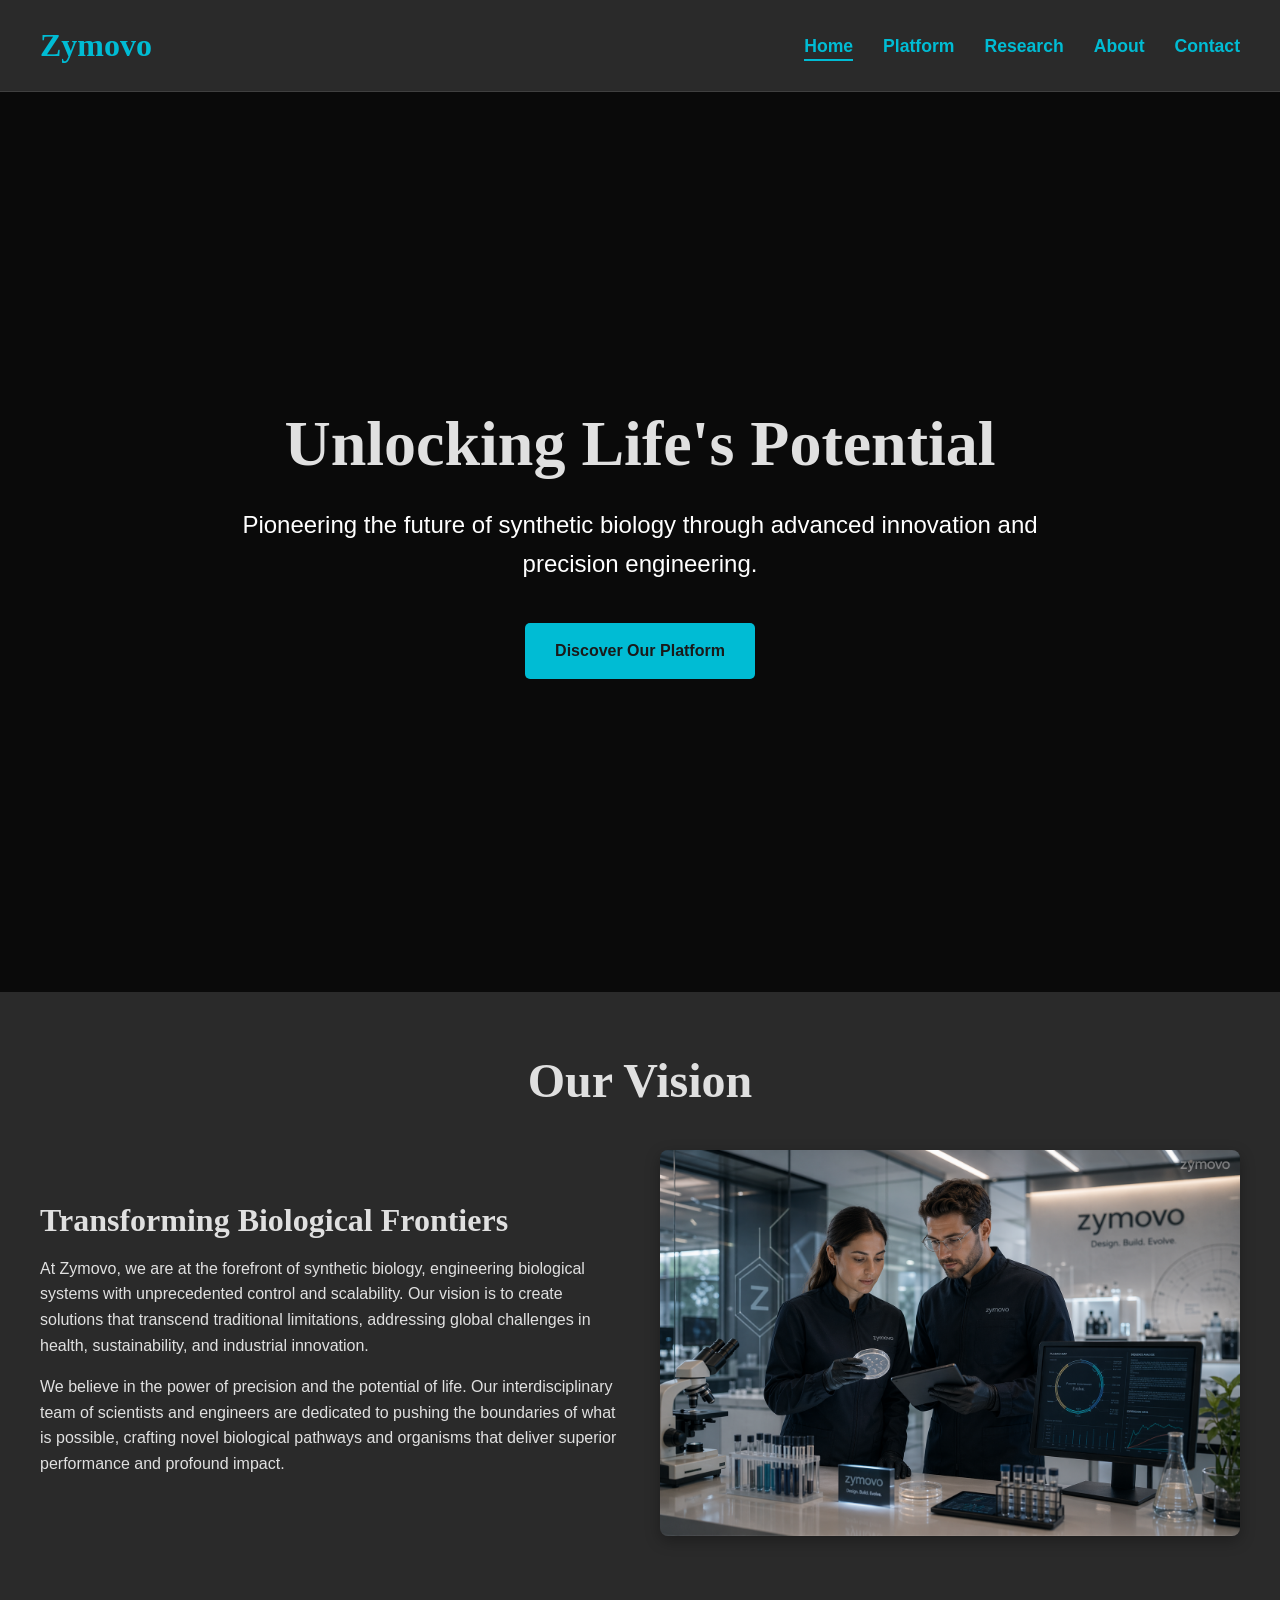
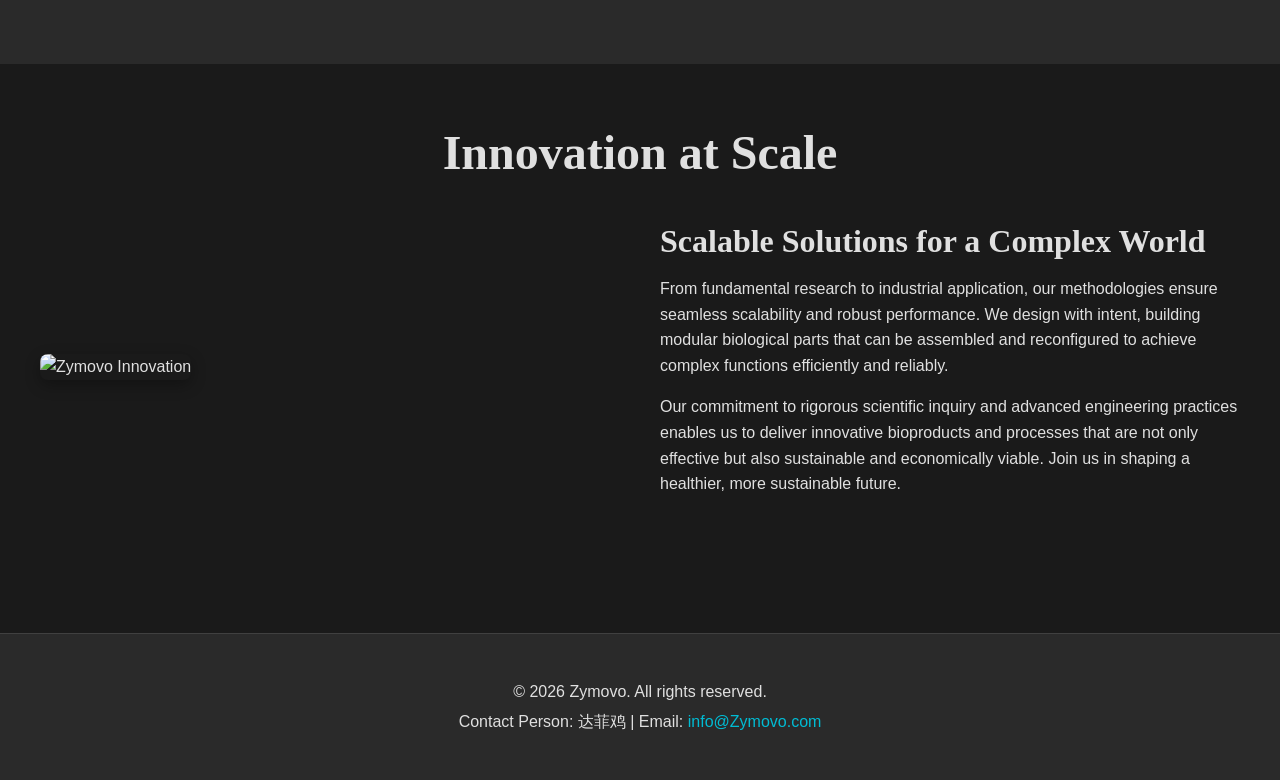
==== index.html @ aa7be59e "feat: Implement Zymovo static website" ====
<!DOCTYPE html>
<html lang="en">
<head>
    <meta charset="UTF-8">
    <meta name="viewport" content="width=device-width, initial-scale=1.0">
    <title>Zymovo - Pioneering Synthetic Biology</title>
    <link rel="stylesheet" href="css/style.css">
</head>
<body>
    <header>
        <div class="container">
            <div class="logo"><a href="index.html">Zymovo</a></div>
            <nav class="main-nav">
                <ul>
                    <li><a href="index.html">Home</a></li>
                    <li><a href="platform.html">Platform</a></li>
                    <li><a href="research.html">Research</a></li>
                    <li><a href="about.html">About</a></li>
                    <li><a href="contact.html">Contact</a></li>
                </ul>
            </nav>
        </div>
    </header>

    <main>
        <section class="hero" style="background-image: url('zymovoimages/ChatGPT Image 2026#U5e744#U670822#U65e5 12_53_46.png');">
            <div class="hero-content">
                <h1>Unlocking Life's Potential</h1>
                <p>Pioneering the future of synthetic biology through advanced innovation and precision engineering.</p>
                <a href="platform.html" class="btn">Discover Our Platform</a>
            </div>
        </section>

        <section class="content-section">
            <div class="container">
                <h2>Our Vision</h2>
                <div class="content-block">
                    <div class="text-content">
                        <h3>Transforming Biological Frontiers</h3>
                        <p>At Zymovo, we are at the forefront of synthetic biology, engineering biological systems with unprecedented control and scalability. Our vision is to create solutions that transcend traditional limitations, addressing global challenges in health, sustainability, and industrial innovation.</p>
                        <p>We believe in the power of precision and the potential of life. Our interdisciplinary team of scientists and engineers are dedicated to pushing the boundaries of what is possible, crafting novel biological pathways and organisms that deliver superior performance and profound impact.</p>
                    </div>
                    <div class="image-content">
                        <img src="zymovoimages/9a6175ca-7696-4009-a4df-cc7c748a7b59.png" alt="Zymovo Vision">
                    </div>
                </div>
            </div>
        </section>

        <section class="content-section">
            <div class="container">
                <h2>Innovation at Scale</h2>
                <div class="content-block reverse">
                    <div class="text-content">
                        <h3>Scalable Solutions for a Complex World</h3>
                        <p>From fundamental research to industrial application, our methodologies ensure seamless scalability and robust performance. We design with intent, building modular biological parts that can be assembled and reconfigured to achieve complex functions efficiently and reliably.</p>
                        <p>Our commitment to rigorous scientific inquiry and advanced engineering practices enables us to deliver innovative bioproducts and processes that are not only effective but also sustainable and economically viable. Join us in shaping a healthier, more sustainable future.</p>
                    </div>
                    <div class="image-content">
                        <img src="zymovoimages/ChatGPT Image 2026#U5e744#U670822#U65e5 12_17_46.png" alt="Zymovo Innovation">
                    </div>
                </div>
            </div>
        </section>
    </main>

    <footer>
        <div class="container">
            <p>&copy; 2026 Zymovo. All rights reserved.</p>
            <p>Contact Person: 达菲鸡 | Email: <a href="mailto:info@Zymovo.com">info@Zymovo.com</a></p>
        </div>
    </footer>

    <script src="js/script.js"></script>
</body>
</html>
---- css/style.css ----
:root {
    --primary-bg: #1a1a1a;
    --secondary-bg: #2a2a2a;
    --text-color: #e0e0e0;
    --accent-color: #00bcd4; /* Cyan/Teal for biotech feel */
    --link-color: #00bcd4;
    --hover-color: #00e5ff;
    --font-family-serif: 'Times New Roman', serif;
    --font-family-sans-serif: 'Helvetica Neue', Helvetica, Arial, sans-serif;
}

/* Base Styles */
body {
    margin: 0;
    font-family: var(--font-family-sans-serif);
    color: var(--text-color);
    background-color: var(--primary-bg);
    line-height: 1.6;
    overflow-x: hidden; /* Prevent horizontal scroll due to animations */
}

h1, h2, h3, h4, h5, h6 {
    font-family: var(--font-family-serif);
    color: var(--text-color);
    margin-top: 0;
    margin-bottom: 0.5em;
    line-height: 1.2;
}

h1 { font-size: 3em; }
h2 { font-size: 2.5em; }
h3 { font-size: 2em; }

p {
    margin-bottom: 1em;
}

a {
    color: var(--link-color);
    text-decoration: none;
    transition: color 0.3s ease;
}

a:hover {
    color: var(--hover-color);
}

/* Utility Classes */
.container {
    max-width: 1200px;
    margin: 0 auto;
    padding: 0 20px;
}

.section-padding {
    padding: 80px 0;
}

.text-center {
    text-align: center;
}

/* Header */
header {
    background-color: var(--secondary-bg);
    padding: 20px 0;
    border-bottom: 1px solid rgba(255, 255, 255, 0.1);
    position: sticky;
    top: 0;
    z-index: 1000;
}

header .container {
    display: flex;
    justify-content: space-between;
    align-items: center;
}

.logo {
    font-family: var(--font-family-serif);
    font-size: 2em;
    font-weight: bold;
    color: var(--text-color);
}

.main-nav ul {
    list-style: none;
    margin: 0;
    padding: 0;
    display: flex;
}

.main-nav li {
    margin-left: 30px;
}

.main-nav a {
    font-weight: bold;
    font-size: 1.1em;
    padding: 5px 0;
    position: relative;
}

.main-nav a::after {
    content: '';
    position: absolute;
    bottom: 0;
    left: 0;
    width: 0;
    height: 2px;
    background-color: var(--accent-color);
    transition: width 0.3s ease;
}

.main-nav a:hover::after,
.main-nav a.active::after {
    width: 100%;
}

/* Hero Section */
.hero {
    height: 100vh;
    display: flex;
    justify-content: center;
    align-items: center;
    text-align: center;
    background-size: cover;
    background-position: center;
    position: relative;
    color: white;
}

.hero::before {
    content: '';
    position: absolute;
    top: 0;
    left: 0;
    width: 100%;
    height: 100%;
    background: rgba(0, 0, 0, 0.6); /* Dark overlay */
}

.hero-content {
    position: relative;
    z-index: 1;
    max-width: 800px;
}

.hero h1 {
    font-size: 4em;
    margin-bottom: 20px;
}

.hero p {
    font-size: 1.5em;
    margin-bottom: 40px;
}

.btn {
    display: inline-block;
    background-color: var(--accent-color);
    color: var(--primary-bg);
    padding: 15px 30px;
    border-radius: 5px;
    font-weight: bold;
    transition: background-color 0.3s ease;
}

.btn:hover {
    background-color: var(--hover-color);
}

/* Footer */
footer {
    background-color: var(--secondary-bg);
    color: var(--text-color);
    padding: 40px 0;
    text-align: center;
    border-top: 1px solid rgba(255, 255, 255, 0.1);
}

footer p {
    margin: 5px 0;
}

footer a {
    color: var(--link-color);
}

/* Image Showcase / Grid (Placeholder for later specific use) */
.image-grid {
    display: grid;
    grid-template-columns: repeat(auto-fit, minmax(300px, 1fr));
    gap: 20px;
    padding: 40px 0;
}

.image-grid img {
    width: 100%;
    height: 250px;
    object-fit: cover;
    border-radius: 8px;
    box-shadow: 0 5px 15px rgba(0, 0, 0, 0.3);
}

/* Generic Section Styles */
.content-section {
    padding: 60px 0;
    background-color: var(--primary-bg);
}

.content-section:nth-of-type(even) {
    background-color: var(--secondary-bg);
}

.content-section h2 {
    text-align: center;
    margin-bottom: 40px;
    font-size: 3em;
}

.content-block {
    display: flex;
    align-items: center;
    margin-bottom: 60px;
    gap: 40px;
}

.content-block.reverse {
    flex-direction: row-reverse;
}

.content-block .text-content,
.content-block .image-content {
    flex: 1;
}

.content-block img {
    max-width: 100%;
    height: auto;
    border-radius: 8px;
    box-shadow: 0 5px 15px rgba(0, 0, 0, 0.3);
}

/* Responsive Design */
@media (max-width: 768px) {
    .container {
        padding: 0 15px;
    }

    .main-nav ul {
        flex-direction: column;
        align-items: center;
    }

    .main-nav li {
        margin: 10px 0;
    }

    .hero h1 {
        font-size: 3em;
    }

    .hero p {
        font-size: 1.2em;
    }

    .content-block {
        flex-direction: column;
        text-align: center;
    }

    .content-block.reverse {
        flex-direction: column;
    }

    .content-section h2 {
        font-size: 2.5em;
    }
}

@media (max-width: 480px) {
    .logo {
        font-size: 1.5em;
    }

    .hero h1 {
        font-size: 2.5em;
    }

    .hero p {
        font-size: 1em;
    }

    .btn {
        padding: 10px 20px;
        font-size: 0.9em;
    }

    .content-section h2 {
        font-size: 2em;
    }
}
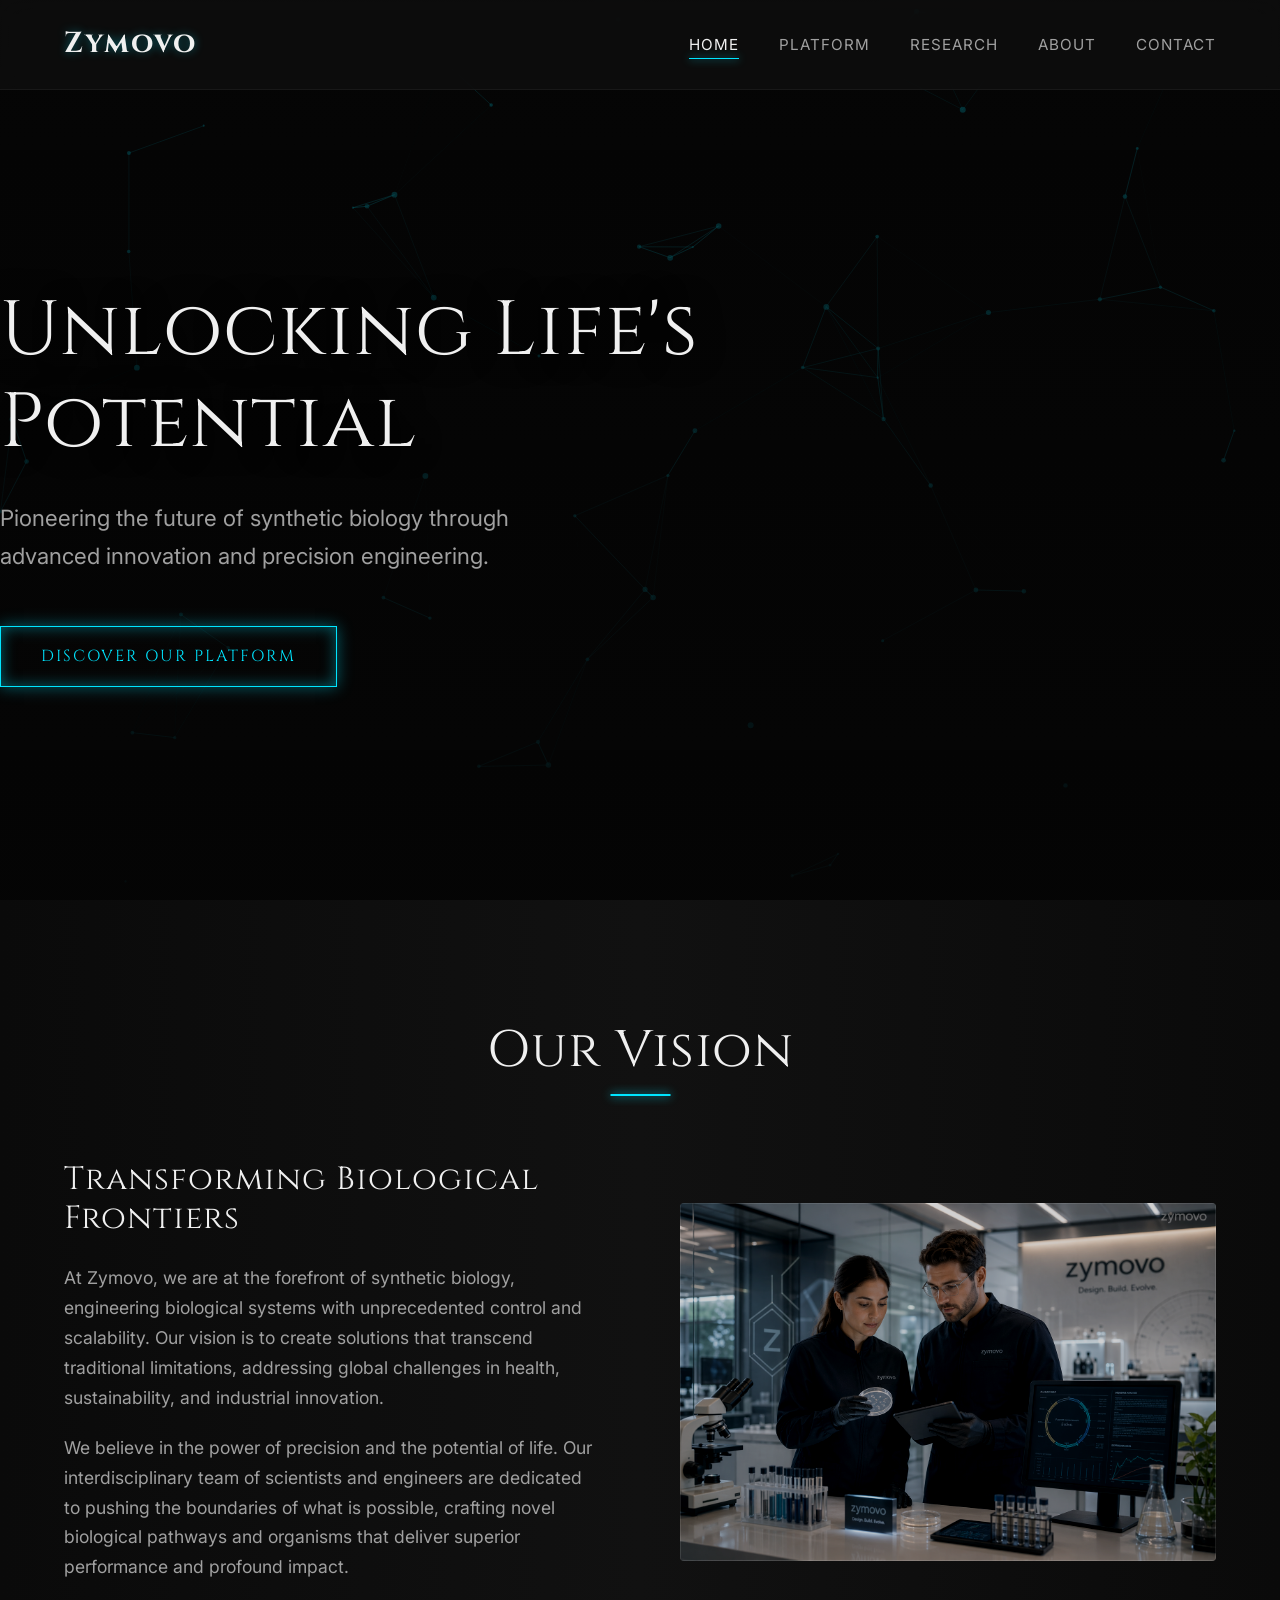
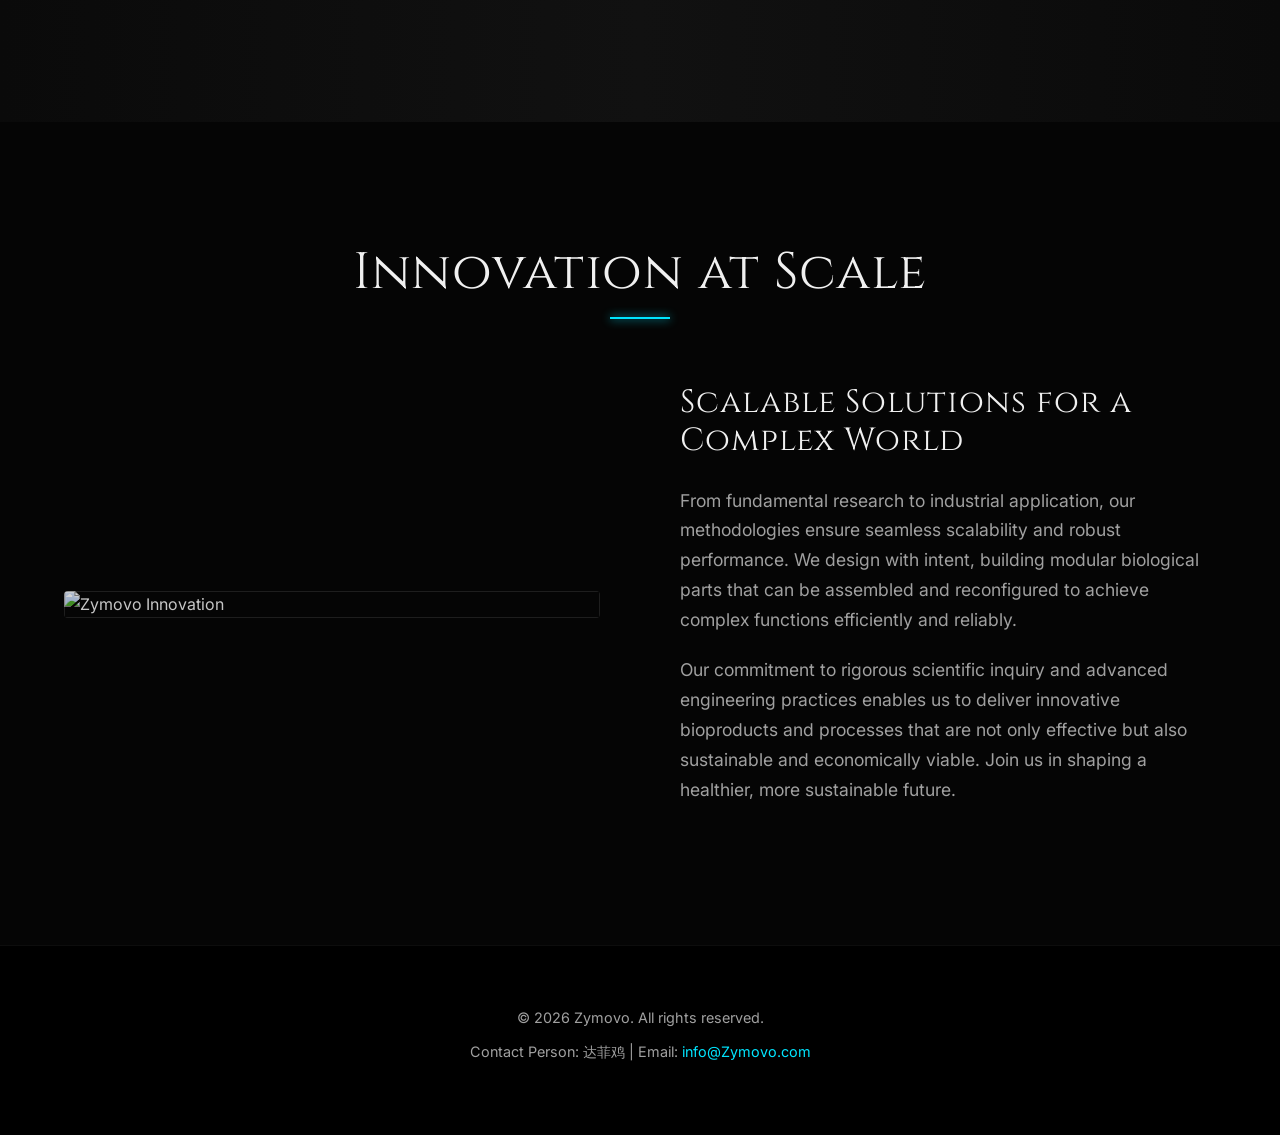
==== commit d390f627: "feat: upgrade Zymovo website with premium aesthetic and interactive canvas" ====
--- a/index.html
+++ b/index.html
@@ -4,6 +4,7 @@
     <meta charset="UTF-8">
     <meta name="viewport" content="width=device-width, initial-scale=1.0">
     <title>Zymovo - Pioneering Synthetic Biology</title>
+    <link href="https://fonts.googleapis.com/css2?family=Cinzel:wght@400;700&family=Inter:wght@300;400;600&display=swap" rel="stylesheet">
     <link rel="stylesheet" href="css/style.css">
 </head>
 <body>
--- a/css/style.css
+++ b/css/style.css
@@ -1,73 +1,74 @@
 :root {
-    --primary-bg: #1a1a1a;
-    --secondary-bg: #2a2a2a;
-    --text-color: #e0e0e0;
-    --accent-color: #00bcd4; /* Cyan/Teal for biotech feel */
-    --link-color: #00bcd4;
-    --hover-color: #00e5ff;
-    --font-family-serif: 'Times New Roman', serif;
-    --font-family-sans-serif: 'Helvetica Neue', Helvetica, Arial, sans-serif;
-}
-
-/* Base Styles */
+    --bg-base: #050505;
+    --bg-surface: #111;
+    --bg-glass: rgba(17, 17, 17, 0.7);
+    --text-main: #f0f0f0;
+    --text-muted: #a0a0a0;
+    --accent-primary: #00e5ff;
+    --accent-glow: rgba(0, 229, 255, 0.4);
+    --accent-secondary: #ff0055;
+    --font-heading: 'Cinzel', 'Times New Roman', serif;
+    --font-body: 'Inter', 'Helvetica Neue', sans-serif;
+    --transition: all 0.4s cubic-bezier(0.25, 0.8, 0.25, 1);
+}
+
+* {
+    box-sizing: border-box;
+    margin: 0;
+    padding: 0;
+}
+
 body {
-    margin: 0;
-    font-family: var(--font-family-sans-serif);
-    color: var(--text-color);
-    background-color: var(--primary-bg);
-    line-height: 1.6;
-    overflow-x: hidden; /* Prevent horizontal scroll due to animations */
-}
-
-h1, h2, h3, h4, h5, h6 {
-    font-family: var(--font-family-serif);
-    color: var(--text-color);
-    margin-top: 0;
-    margin-bottom: 0.5em;
+    font-family: var(--font-body);
+    color: var(--text-main);
+    background-color: var(--bg-base);
+    line-height: 1.7;
+    overflow-x: hidden;
+    scroll-behavior: smooth;
+}
+
+canvas#bg-canvas {
+    position: fixed;
+    top: 0;
+    left: 0;
+    width: 100vw;
+    height: 100vh;
+    z-index: -1;
+    pointer-events: none;
+    opacity: 0.6;
+}
+
+h1, h2, h3, h4 {
+    font-family: var(--font-heading);
+    font-weight: 400;
     line-height: 1.2;
-}
-
-h1 { font-size: 3em; }
-h2 { font-size: 2.5em; }
-h3 { font-size: 2em; }
-
-p {
-    margin-bottom: 1em;
+    letter-spacing: 1px;
 }
 
 a {
-    color: var(--link-color);
+    color: var(--text-main);
     text-decoration: none;
-    transition: color 0.3s ease;
-}
-
-a:hover {
-    color: var(--hover-color);
-}
-
-/* Utility Classes */
+    transition: var(--transition);
+}
+
 .container {
-    max-width: 1200px;
+    max-width: 1280px;
     margin: 0 auto;
-    padding: 0 20px;
-}
-
-.section-padding {
-    padding: 80px 0;
-}
-
-.text-center {
-    text-align: center;
+    padding: 0 5%;
 }
 
 /* Header */
 header {
-    background-color: var(--secondary-bg);
+    position: fixed;
+    top: 0;
+    width: 100%;
+    z-index: 100;
+    background: var(--bg-glass);
+    backdrop-filter: blur(12px);
+    -webkit-backdrop-filter: blur(12px);
+    border-bottom: 1px solid rgba(255, 255, 255, 0.05);
     padding: 20px 0;
-    border-bottom: 1px solid rgba(255, 255, 255, 0.1);
-    position: sticky;
-    top: 0;
-    z-index: 1000;
+    transition: var(--transition);
 }
 
 header .container {
@@ -76,29 +77,28 @@
     align-items: center;
 }
 
-.logo {
-    font-family: var(--font-family-serif);
-    font-size: 2em;
-    font-weight: bold;
-    color: var(--text-color);
+.logo a {
+    font-family: var(--font-heading);
+    font-size: 1.8rem;
+    font-weight: 700;
+    letter-spacing: 2px;
+    color: var(--text-main);
+    text-shadow: 0 0 10px var(--accent-glow);
 }
 
 .main-nav ul {
+    display: flex;
     list-style: none;
-    margin: 0;
-    padding: 0;
-    display: flex;
-}
-
-.main-nav li {
-    margin-left: 30px;
+    gap: 40px;
 }
 
 .main-nav a {
-    font-weight: bold;
-    font-size: 1.1em;
-    padding: 5px 0;
-    position: relative;
+    font-size: 0.95rem;
+    text-transform: uppercase;
+    letter-spacing: 1px;
+    color: var(--text-muted);
+    position: relative;
+    padding-bottom: 5px;
 }
 
 .main-nav a::after {
@@ -107,9 +107,15 @@
     bottom: 0;
     left: 0;
     width: 0;
-    height: 2px;
-    background-color: var(--accent-color);
-    transition: width 0.3s ease;
+    height: 1px;
+    background: var(--accent-primary);
+    transition: var(--transition);
+    box-shadow: 0 0 8px var(--accent-primary);
+}
+
+.main-nav a:hover,
+.main-nav a.active {
+    color: var(--text-main);
 }
 
 .main-nav a:hover::after,
@@ -119,185 +125,236 @@
 
 /* Hero Section */
 .hero {
-    height: 100vh;
+    min-height: 100vh;
     display: flex;
-    justify-content: center;
     align-items: center;
-    text-align: center;
+    position: relative;
     background-size: cover;
     background-position: center;
-    position: relative;
-    color: white;
-}
-
-.hero::before {
+    background-attachment: fixed;
+}
+
+.hero::after {
+    content: '';
+    position: absolute;
+    inset: 0;
+    background: linear-gradient(to bottom, rgba(5,5,5,0.3) 0%, rgba(5,5,5,0.9) 100%);
+    z-index: 1;
+}
+
+.hero-content {
+    position: relative;
+    z-index: 2;
+    max-width: 800px;
+    margin-top: 80px;
+}
+
+.hero h1 {
+    font-size: clamp(3rem, 6vw, 5.5rem);
+    margin-bottom: 30px;
+    text-shadow: 0 0 30px rgba(0, 0, 0, 0.8);
+}
+
+.hero p {
+    font-size: clamp(1.1rem, 2vw, 1.4rem);
+    color: var(--text-muted);
+    margin-bottom: 50px;
+    max-width: 600px;
+}
+
+.btn {
+    display: inline-block;
+    padding: 16px 40px;
+    font-family: var(--font-heading);
+    font-size: 1rem;
+    letter-spacing: 2px;
+    text-transform: uppercase;
+    background: transparent;
+    color: var(--accent-primary);
+    border: 1px solid var(--accent-primary);
+    position: relative;
+    overflow: hidden;
+    z-index: 1;
+    box-shadow: 0 0 15px var(--accent-glow), inset 0 0 15px var(--accent-glow);
+}
+
+.btn::before {
     content: '';
     position: absolute;
     top: 0;
     left: 0;
+    width: 0;
+    height: 100%;
+    background: var(--accent-primary);
+    z-index: -1;
+    transition: var(--transition);
+}
+
+.btn:hover {
+    color: var(--bg-base);
+    box-shadow: 0 0 30px var(--accent-glow);
+}
+
+.btn:hover::before {
     width: 100%;
-    height: 100%;
-    background: rgba(0, 0, 0, 0.6); /* Dark overlay */
-}
-
-.hero-content {
-    position: relative;
-    z-index: 1;
-    max-width: 800px;
-}
-
-.hero h1 {
-    font-size: 4em;
+}
+
+/* Content Sections */
+.content-section {
+    padding: 120px 0;
+    position: relative;
+    z-index: 2;
+    background: var(--bg-base);
+}
+
+.content-section:nth-of-type(even) {
+    background: linear-gradient(to right, #0a0a0a, #111, #0a0a0a);
+}
+
+.content-section h2 {
+    text-align: center;
+    font-size: clamp(2.5rem, 4vw, 3.5rem);
+    margin-bottom: 80px;
+    position: relative;
+    display: inline-block;
+    left: 50%;
+    transform: translateX(-50%);
+}
+
+.content-section h2::after {
+    content: '';
+    position: absolute;
+    bottom: -15px;
+    left: 50%;
+    transform: translateX(-50%);
+    width: 60px;
+    height: 2px;
+    background: var(--accent-primary);
+    box-shadow: 0 0 10px var(--accent-primary);
+}
+
+.content-block {
+    display: grid;
+    grid-template-columns: 1fr 1fr;
+    gap: 80px;
+    align-items: center;
+    margin-bottom: 100px;
+}
+
+.content-block:last-child {
+    margin-bottom: 0;
+}
+
+.content-block.reverse {
+    direction: rtl;
+}
+
+.content-block.reverse > * {
+    direction: ltr;
+}
+
+.text-content {
+    opacity: 0;
+    transform: translateY(30px);
+    transition: var(--transition);
+}
+
+.text-content.visible {
+    opacity: 1;
+    transform: translateY(0);
+}
+
+.text-content h3 {
+    font-size: 2rem;
+    margin-bottom: 25px;
+    color: var(--text-main);
+}
+
+.text-content p {
+    color: var(--text-muted);
+    font-size: 1.1rem;
     margin-bottom: 20px;
 }
 
-.hero p {
-    font-size: 1.5em;
-    margin-bottom: 40px;
-}
-
-.btn {
-    display: inline-block;
-    background-color: var(--accent-color);
-    color: var(--primary-bg);
-    padding: 15px 30px;
-    border-radius: 5px;
-    font-weight: bold;
-    transition: background-color 0.3s ease;
-}
-
-.btn:hover {
-    background-color: var(--hover-color);
+.image-content {
+    position: relative;
+    opacity: 0;
+    transform: scale(0.95);
+    transition: var(--transition);
+    border-radius: 4px;
+    overflow: hidden;
+}
+
+.image-content.visible {
+    opacity: 1;
+    transform: scale(1);
+}
+
+.image-content img {
+    width: 100%;
+    height: auto;
+    display: block;
+    filter: brightness(0.8) contrast(1.1);
+    transition: var(--transition);
+}
+
+.image-content::after {
+    content: '';
+    position: absolute;
+    inset: 0;
+    border: 1px solid rgba(255,255,255,0.1);
+    pointer-events: none;
+}
+
+.image-content:hover img {
+    filter: brightness(1) contrast(1.1);
+    transform: scale(1.03);
 }
 
 /* Footer */
 footer {
-    background-color: var(--secondary-bg);
-    color: var(--text-color);
-    padding: 40px 0;
+    background: #000;
+    padding: 60px 0;
     text-align: center;
-    border-top: 1px solid rgba(255, 255, 255, 0.1);
+    border-top: 1px solid rgba(255,255,255,0.05);
+    position: relative;
+    z-index: 2;
 }
 
 footer p {
-    margin: 5px 0;
+    color: var(--text-muted);
+    margin-bottom: 10px;
+    font-size: 0.9rem;
 }
 
 footer a {
-    color: var(--link-color);
-}
-
-/* Image Showcase / Grid (Placeholder for later specific use) */
-.image-grid {
-    display: grid;
-    grid-template-columns: repeat(auto-fit, minmax(300px, 1fr));
-    gap: 20px;
-    padding: 40px 0;
-}
-
-.image-grid img {
-    width: 100%;
-    height: 250px;
-    object-fit: cover;
-    border-radius: 8px;
-    box-shadow: 0 5px 15px rgba(0, 0, 0, 0.3);
-}
-
-/* Generic Section Styles */
-.content-section {
-    padding: 60px 0;
-    background-color: var(--primary-bg);
-}
-
-.content-section:nth-of-type(even) {
-    background-color: var(--secondary-bg);
-}
-
-.content-section h2 {
-    text-align: center;
-    margin-bottom: 40px;
-    font-size: 3em;
-}
-
-.content-block {
-    display: flex;
-    align-items: center;
-    margin-bottom: 60px;
-    gap: 40px;
-}
-
-.content-block.reverse {
-    flex-direction: row-reverse;
-}
-
-.content-block .text-content,
-.content-block .image-content {
-    flex: 1;
-}
-
-.content-block img {
-    max-width: 100%;
-    height: auto;
-    border-radius: 8px;
-    box-shadow: 0 5px 15px rgba(0, 0, 0, 0.3);
-}
-
-/* Responsive Design */
+    color: var(--accent-primary);
+}
+
+footer a:hover {
+    text-shadow: 0 0 8px var(--accent-glow);
+}
+
+/* Responsive */
+@media (max-width: 992px) {
+    .content-block, .content-block.reverse {
+        grid-template-columns: 1fr;
+        gap: 40px;
+        direction: ltr;
+    }
+    
+    .hero-content {
+        text-align: center;
+        margin: 80px auto 0;
+    }
+}
+
 @media (max-width: 768px) {
-    .container {
-        padding: 0 15px;
+    .main-nav {
+        display: none; /* In a real app we'd have a hamburger menu, keeping it simple for static */
     }
-
-    .main-nav ul {
-        flex-direction: column;
-        align-items: center;
+    
+    .hero h1 {
+        font-size: 2.5rem;
     }
-
-    .main-nav li {
-        margin: 10px 0;
-    }
-
-    .hero h1 {
-        font-size: 3em;
-    }
-
-    .hero p {
-        font-size: 1.2em;
-    }
-
-    .content-block {
-        flex-direction: column;
-        text-align: center;
-    }
-
-    .content-block.reverse {
-        flex-direction: column;
-    }
-
-    .content-section h2 {
-        font-size: 2.5em;
-    }
-}
-
-@media (max-width: 480px) {
-    .logo {
-        font-size: 1.5em;
-    }
-
-    .hero h1 {
-        font-size: 2.5em;
-    }
-
-    .hero p {
-        font-size: 1em;
-    }
-
-    .btn {
-        padding: 10px 20px;
-        font-size: 0.9em;
-    }
-
-    .content-section h2 {
-        font-size: 2em;
-    }
-}
+}
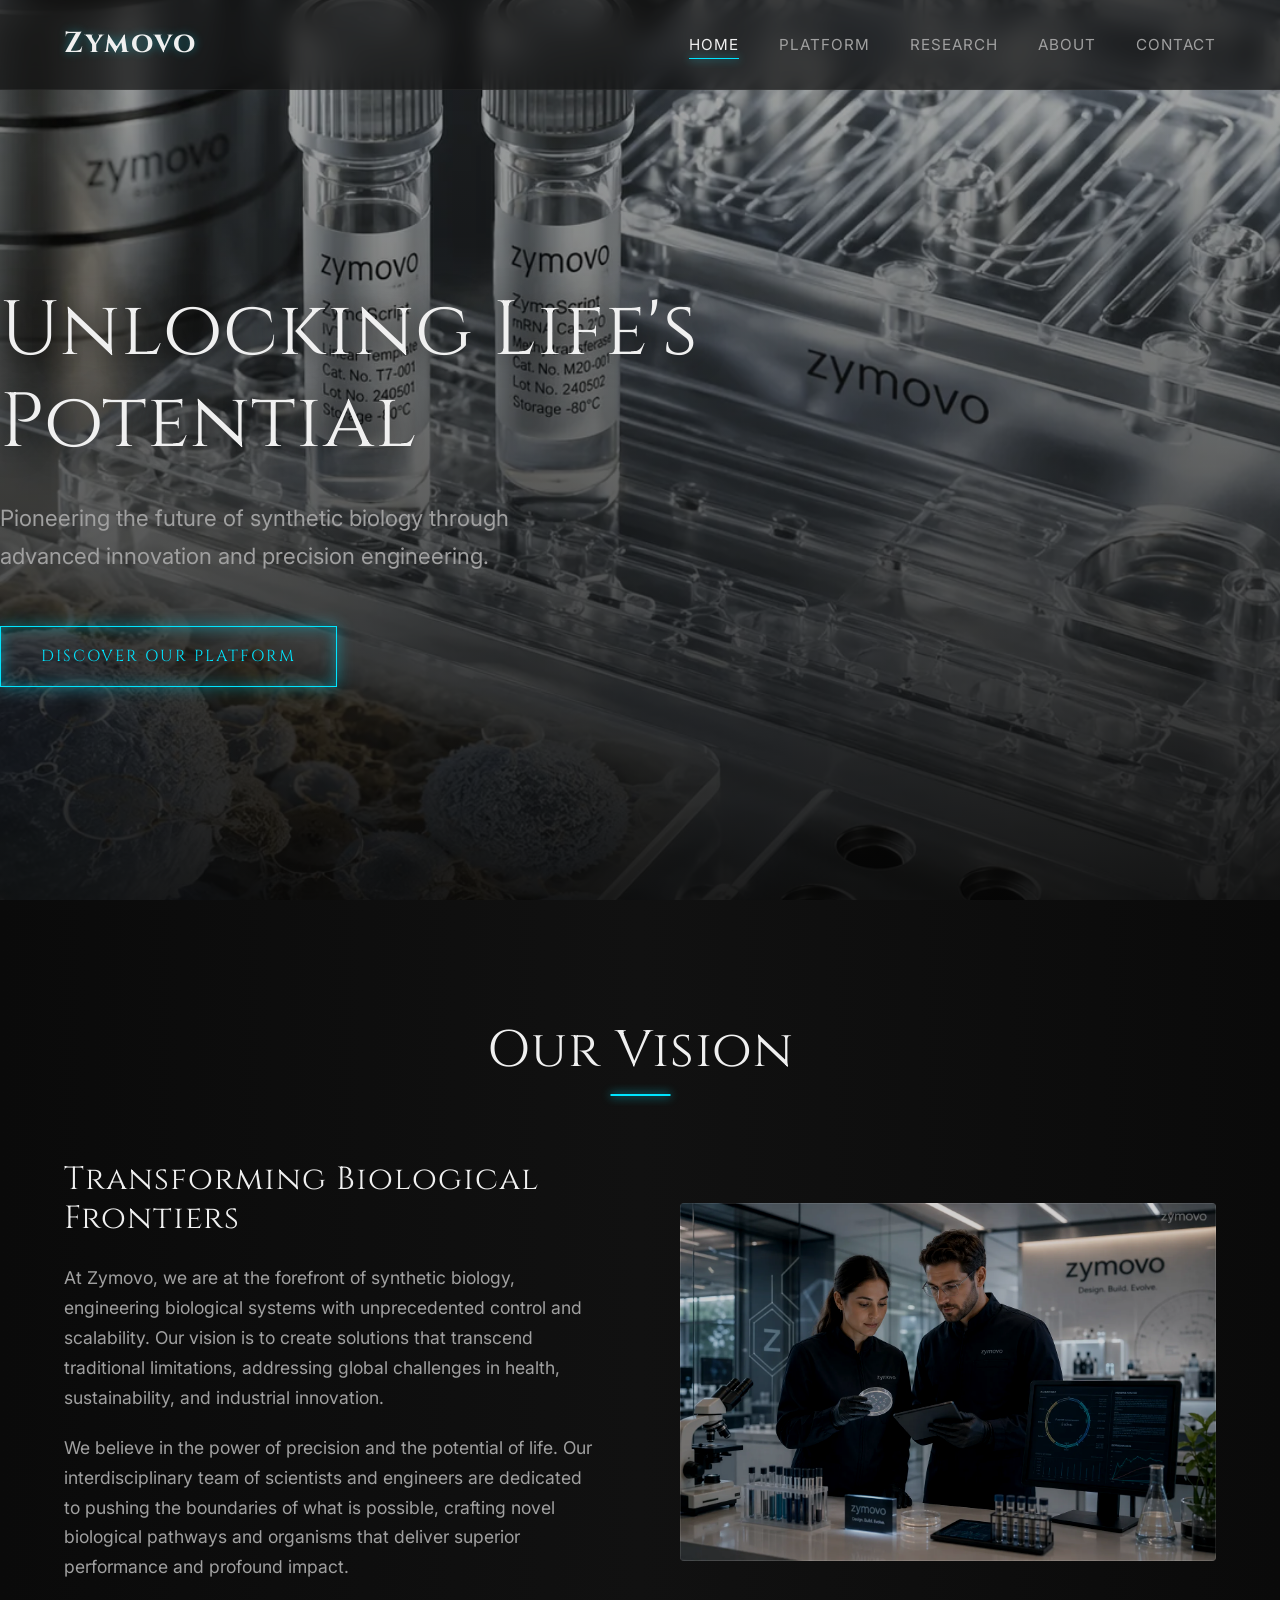
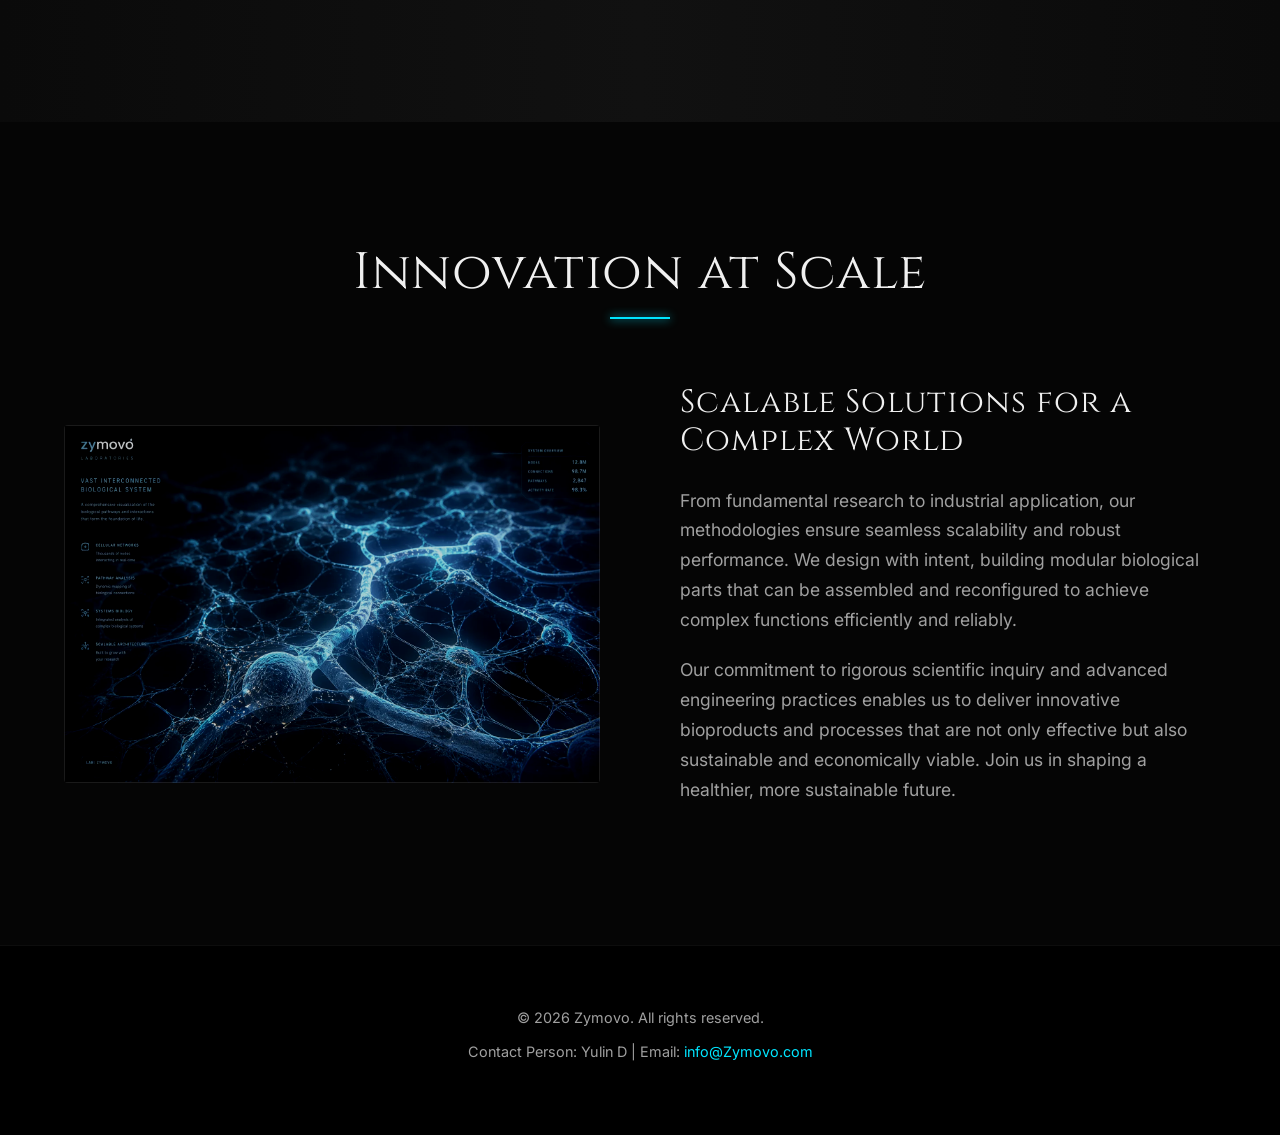
==== commit 3730e901: "Optimize assets and update image mappings" ====
--- a/index.html
+++ b/index.html
@@ -24,7 +24,7 @@
     </header>
 
     <main>
-        <section class="hero" style="background-image: url('zymovoimages/ChatGPT Image 2026#U5e744#U670822#U65e5 12_53_46.png');">
+        <section class="hero" style="background-image: url('zymovoimages/optimized/hero-contact-about-home.webp');">
             <div class="hero-content">
                 <h1>Unlocking Life's Potential</h1>
                 <p>Pioneering the future of synthetic biology through advanced innovation and precision engineering.</p>
@@ -42,7 +42,7 @@
                         <p>We believe in the power of precision and the potential of life. Our interdisciplinary team of scientists and engineers are dedicated to pushing the boundaries of what is possible, crafting novel biological pathways and organisms that deliver superior performance and profound impact.</p>
                     </div>
                     <div class="image-content">
-                        <img src="zymovoimages/9a6175ca-7696-4009-a4df-cc7c748a7b59.png" alt="Zymovo Vision">
+                        <img src="zymovoimages/optimized/zymovo-vision.webp" alt="Zymovo Vision">
                     </div>
                 </div>
             </div>
@@ -58,7 +58,7 @@
                         <p>Our commitment to rigorous scientific inquiry and advanced engineering practices enables us to deliver innovative bioproducts and processes that are not only effective but also sustainable and economically viable. Join us in shaping a healthier, more sustainable future.</p>
                     </div>
                     <div class="image-content">
-                        <img src="zymovoimages/ChatGPT Image 2026#U5e744#U670822#U65e5 12_17_46.png" alt="Zymovo Innovation">
+                        <img src="zymovoimages/optimized/innovation-at-scale.webp" alt="Zymovo Innovation">
                     </div>
                 </div>
             </div>
@@ -68,7 +68,7 @@
     <footer>
         <div class="container">
             <p>&copy; 2026 Zymovo. All rights reserved.</p>
-            <p>Contact Person: 达菲鸡 | Email: <a href="mailto:info@Zymovo.com">info@Zymovo.com</a></p>
+            <p>Contact Person: Yulin D | Email: <a href="mailto:info@Zymovo.com">info@Zymovo.com</a></p>
         </div>
     </footer>
 
